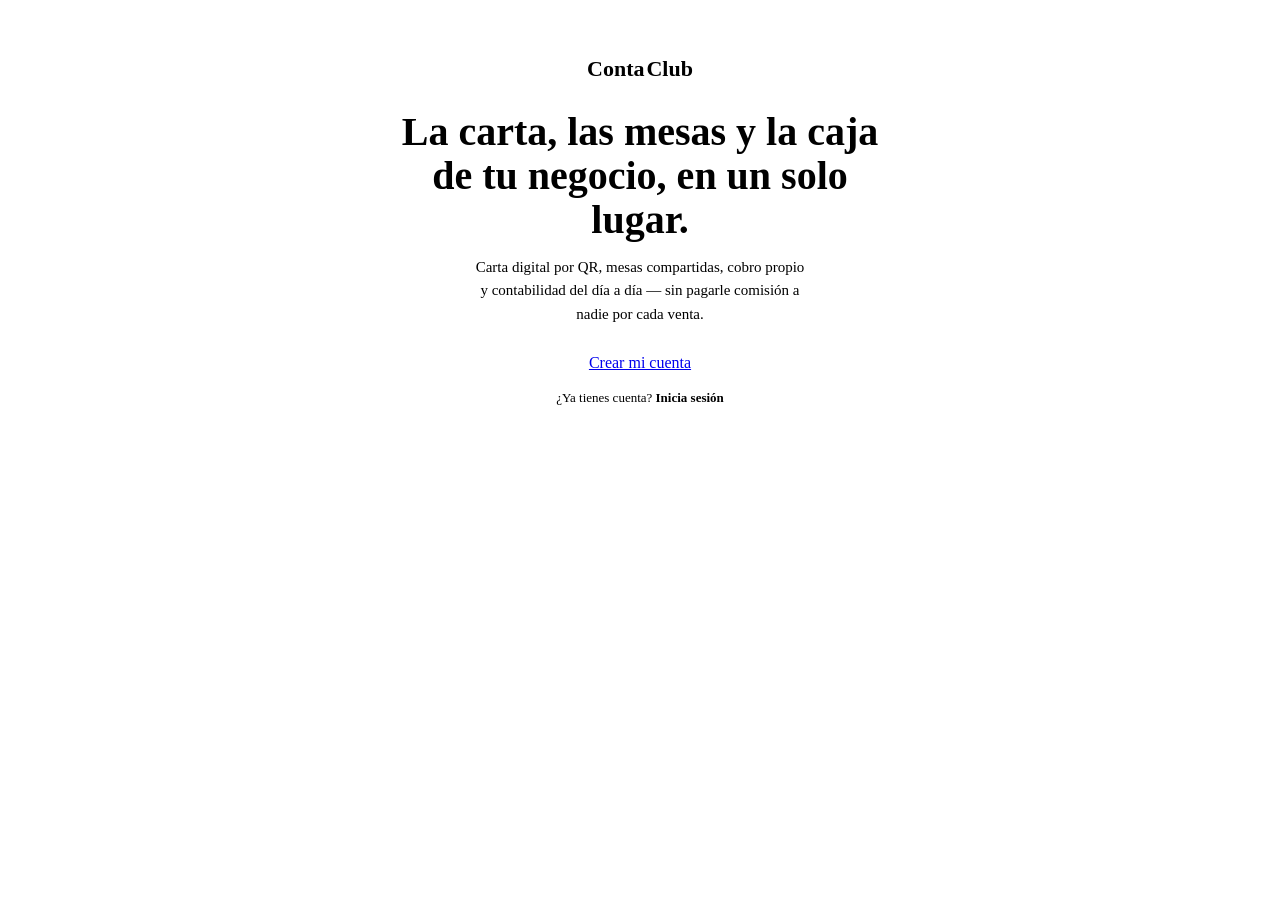
==== index.html @ 7020f1e8 "Crea un panel Admin propio de ContaClub (admin.html/admin.js), separado del Admin del Club: gestiona" ====
<!DOCTYPE html>
<html lang="es">
<head>
  <meta charset="UTF-8">
  <meta name="viewport" content="width=device-width, initial-scale=1.0">
  <title>ContaClub — Carta digital y contabilidad para tu negocio</title>
  <link rel="preconnect" href="https://fonts.googleapis.com">
  <link rel="preconnect" href="https://fonts.gstatic.com" crossorigin>
  <link href="https://fonts.googleapis.com/css2?family=Anton&family=Inter:wght@400;500;600;700&display=swap" rel="stylesheet">
  <link rel="stylesheet" href="https://elclubdelagente.com/styles.css?v=143">
  <link rel="stylesheet" href="app.css?v=2">
</head>
<body>
  <div class="cc-wrap" style="max-width:560px">
    <div class="cc-brand">Conta<span>Club</span></div>
    <div class="cc-hero" style="padding-top:0">
      <h1>La carta, las mesas y la caja de tu negocio, en un solo lugar.</h1>
      <p>Carta digital por QR, mesas compartidas, cobro propio y contabilidad del día a día — sin pagarle comisión a nadie por cada venta.</p>
      <a href="registro.html" class="btn btn--primario" style="display:inline-flex">Crear mi cuenta</a>
      <div class="cc-switch">¿Ya tienes cuenta? <a href="login.html">Inicia sesión</a></div>
    </div>
  </div>
</body>
</html>
---- app.css ----
/* ============================================================
   ContaClub (contaclub.online) — estilos propios, mínimos.
   Hereda variables/tipografía de styles.css (cargado antes que este,
   cruzado desde elclubdelagente.com) -- acá solo va layout + branding.
   ============================================================ */

body { background: var(--crema); min-height: 100vh; }

.cc-wrap { max-width: 480px; margin: 0 auto; padding: 48px 20px; }

.cc-brand { display: flex; align-items: center; justify-content: center; gap: 2px; margin-bottom: 28px; font-family: var(--display); font-size: 22px; font-weight: 700; color: var(--tinta); text-align: center; }
.cc-brand span { color: var(--verde); }

.cc-card { background: #fff; border: 1px solid var(--linea); border-radius: 18px; padding: 28px 24px; box-shadow: 0 2px 16px rgba(0,0,0,.05); }
.cc-card h1 { font-family: var(--display); font-size: 20px; font-weight: 700; color: var(--tinta); margin: 0 0 6px; }
.cc-card p.cc-sub { font-size: 13px; color: var(--tinta-60); margin: 0 0 22px; line-height: 1.5; }

.cc-campo { margin-bottom: 14px; }
.cc-campo label { display: block; font-size: 12px; font-weight: 600; color: var(--tinta-60); margin-bottom: 6px; }
.cc-campo input, .cc-campo select { width: 100%; padding: 12px 14px; border: 1px solid var(--linea-fuerte); border-radius: 10px; font-family: var(--cuerpo); font-size: 15px; box-sizing: border-box; }

.cc-error { font-size: 12.5px; color: #c0392b; background: #fdecea; border-radius: 8px; padding: 10px 12px; margin-bottom: 14px; }
.cc-error[hidden] { display: none; }

.cc-switch { text-align: center; font-size: 13px; color: var(--tinta-60); margin-top: 18px; }
.cc-switch a { color: var(--verde); font-weight: 600; text-decoration: none; }

.cc-exito { text-align: center; padding: 10px 0; }
.cc-exito__check { width: 52px; height: 52px; border-radius: 50%; background: var(--verde-soft); color: var(--verde); font-size: 24px; font-weight: 700; display: grid; place-items: center; margin: 0 auto 16px; }
.cc-exito p { font-size: 13.5px; color: var(--tinta-60); line-height: 1.6; }

/* ---------- Landing simple ---------- */
.cc-hero { text-align: center; padding: 64px 20px 40px; }
.cc-hero h1 { font-family: var(--display); font-size: clamp(28px,7vw,40px); color: var(--tinta); margin: 0 0 14px; line-height: 1.1; }
.cc-hero p { font-size: 15px; color: var(--tinta-60); max-width: 44ch; margin: 0 auto 28px; line-height: 1.55; }

/* ---------- Dashboard shell: barra lateral + contenido ----------
   #contaclub-root (dentro de <main>) sigue siendo el mismo contenedor que
   dashboard.js reconoce y llena -- acá solo se rediseña el "chrome"
   alrededor (sidebar, topbar) y se le da más aire a .stat/.card, que ya
   vienen con su propio estilo base de dashboard.css (ícono + número +
   etiqueta) -- esto los redondea más y los pasa a blanco puro para que
   se noten como tarjetas sobre el fondo, no solo por el borde. */
.cc-app { display: flex; min-height: 100vh; align-items: stretch; }

.cc-sidebar { width: 252px; flex: none; background: #fff; border-right: 1px solid var(--linea); padding: 28px 20px; display: flex; flex-direction: column; }
.cc-sidebar__brand { display: flex; align-items: center; gap: 10px; margin-bottom: 34px; padding: 0 4px; min-width: 0; }
.cc-sidebar__logo { width: 34px; height: 34px; border-radius: 10px; background: var(--verde); display: flex; align-items: center; justify-content: center; flex: none; }
.cc-sidebar__nombre { font-family: var(--display); font-size: 17px; color: var(--tinta); overflow: hidden; text-overflow: ellipsis; white-space: nowrap; }
.cc-sidebar__label { font-size: 11px; font-weight: 700; letter-spacing: .08em; color: var(--tinta-45); text-transform: uppercase; margin: 0 4px 10px; }
.cc-sidebar__nav { display: flex; flex-direction: column; gap: 3px; margin-bottom: 8px; }
.cc-nav-item { display: flex; align-items: center; gap: 12px; padding: 11px 14px; border-radius: 12px; border: none; background: none; color: var(--tinta-60); font-weight: 600; font-size: 14px; font-family: var(--cuerpo); cursor: pointer; text-align: left; width: 100%; transition: background .15s, color .15s; }
.cc-nav-item:hover:not(.is-on) { background: var(--crema-2); color: var(--tinta); }
.cc-nav-item.is-on { background: var(--verde-soft); color: var(--verde); font-weight: 700; }
.cc-nav-item svg { flex: none; }
.cc-sidebar__spacer { flex: 1; }
.cc-sidebar__nav--foot { border-top: 1px solid var(--linea); padding-top: 14px; margin-bottom: 0; }

.cc-main { flex: 1; min-width: 0; padding: 28px 36px 60px; }
.cc-topbar { display: flex; align-items: center; justify-content: space-between; margin-bottom: 22px; gap: 16px; flex-wrap: wrap; }
.cc-topbar__title { font-family: var(--display); font-size: 24px; color: var(--tinta); margin: 0; }
.cc-topbar__sub { margin: 4px 0 0; font-size: 13px; color: var(--tinta-60); }

@media (max-width: 860px) {
  .cc-app { flex-direction: column; }
  .cc-sidebar { width: 100%; flex-direction: row; align-items: center; gap: 14px; padding: 14px 16px; border-right: none; border-bottom: 1px solid var(--linea); overflow-x: auto; -webkit-overflow-scrolling: touch; }
  .cc-sidebar__brand { margin-bottom: 0; flex: none; }
  .cc-sidebar__label { display: none; }
  .cc-sidebar__nav { flex-direction: row; margin-bottom: 0; }
  .cc-nav-item { white-space: nowrap; }
  .cc-sidebar__spacer { display: none; }
  .cc-sidebar__nav--foot { border-top: none; padding-top: 0; }
  .cc-main { padding: 20px 16px 40px; }
}

/* Tarjetas más redondeadas y en blanco puro (dashboard.css las deja del
   mismo tono que el fondo) -- misma estructura/ids, solo más "tarjeta". */
.stat, .card { background: #fff; border-radius: 18px; box-shadow: 0 1px 3px rgba(2,27,26,.04); }
.stat { padding: 20px; }

/* Título de tarjeta en texto normal en vez de mayúsculas pequeñas
   espaciadas -- mismo tratamiento que "Pedidos recientes"/"Carta y QR"
   del mockup aprobado. */
.card__title { font-size: 14.5px; font-weight: 700; letter-spacing: normal; text-transform: none; color: var(--tinta); }

/* Botones secundarios (Descargar QR, Copiar link, + Agregar aviso) venían
   con solo .btn, sin variante -- esa clase base no trae ni fondo ni borde
   visible por sí sola (se apoya en --primario/--secundario/--ghost-verde
   para eso), así que se veían como texto suelto. */
.btn--secundario { background: #fff; }
.btn svg { flex: none; }

/* ---------- Tarjeta de la carta y QR ---------- */
.cc-qr-card { display: flex; gap: 22px; align-items: center; flex-wrap: wrap; }
.cc-qr-box img { width: 148px; height: 148px; border-radius: 14px; border: 1px solid var(--linea); display: block; }
.cc-estado { display: inline-flex; align-items: center; gap: 6px; font-size: 11.5px; font-weight: 700; color: var(--verde); background: var(--verde-soft); padding: 4px 10px; border-radius: 100px; margin-bottom: 10px; }
.cc-estado__dot { width: 7px; height: 7px; border-radius: 50%; background: var(--verde-claro); }

/* ---------- Secciones desplegables (Toppings, Productos, Mesas,
   Personalizar, Comentarios) -- encabezado propio en vez de dejar que el
   navegador pinte el <summary> nativo (ícono + título + descripción +
   flecha), con transición suave al abrir/cerrar. */
.cc-acc { padding: 0; overflow: hidden; }
.cc-acc > summary { list-style: none; cursor: pointer; display: flex; align-items: center; gap: 14px; padding: 18px 20px; }
.cc-acc > summary::-webkit-details-marker, .cc-acc > summary::marker { display: none; content: ""; }
.cc-acc__ic { width: 38px; height: 38px; border-radius: 11px; background: var(--verde-soft); color: var(--verde); display: flex; align-items: center; justify-content: center; flex: none; }
.cc-acc__text { flex: 1; min-width: 0; }
.cc-acc__title { display: block; font-family: var(--cuerpo); font-weight: 700; font-size: 14.5px; color: var(--tinta); }
.cc-acc__desc { display: block; font-size: 12px; color: var(--tinta-60); margin-top: 2px; }
.cc-acc__chev { flex: none; color: var(--tinta-40); transition: transform .2s ease; }
.cc-acc[open] > summary .cc-acc__chev { transform: rotate(90deg); }
.cc-acc[open] > summary { border-bottom: 1px solid var(--linea); margin-bottom: 18px; }
.cc-acc > div { padding: 0 20px 22px; animation: cc-acc-in .18s ease; }
@keyframes cc-acc-in { from { opacity: 0; transform: translateY(-4px); } to { opacity: 1; transform: translateY(0); } }
@media (prefers-reduced-motion: reduce) { .cc-acc > div { animation: none; } .cc-acc__chev { transition: none; } }

/* ---------- Hub de "Carta": misma fila de ícono+título+descripción+flecha
   que .cc-acc, pero como botón de navegación (no acordeón) -- al tocarla
   reemplaza la vista por esa sección completa, con un "← Carta" para
   volver (ver mostrarCartaSeccion en dashboard.js). */
.cc-hub-fila {
  display: flex; align-items: center; gap: 14px; width: 100%; text-align: left;
  background: #fff; border: none; border-radius: 18px; box-shadow: 0 1px 3px rgba(2,27,26,.04);
  padding: 18px 20px; margin-bottom: 12px; cursor: pointer; font-family: var(--cuerpo);
  transition: box-shadow .15s, transform .15s;
}
.cc-hub-fila:hover { box-shadow: 0 10px 24px -14px rgba(2,27,26,.25); transform: translateY(-1px); }
.cc-seccion__volver {
  display: inline-flex; align-items: center; gap: 6px; border: none; background: none;
  color: var(--verde); font-weight: 700; font-size: 13.5px; cursor: pointer; padding: 6px 0;
  margin-bottom: 12px; font-family: var(--cuerpo);
}
.cc-seccion__titulo { font-family: var(--display); font-size: 21px; color: var(--tinta); margin: 0 0 16px; }

/* Panel admin de ContaClub (admin.html, solo equipo del Club) -- tabla
   simple para negocios y cobros. */
.cc-tabla-wrap { overflow-x: auto; }
.cc-tabla { width: 100%; border-collapse: collapse; font-size: 13.5px; }
.cc-tabla th { text-align: left; font-size: 11px; font-weight: 700; text-transform: uppercase; letter-spacing: .04em; color: var(--tinta-45); padding: 0 10px 10px; border-bottom: 1px solid var(--linea); white-space: nowrap; }
.cc-tabla td { padding: 12px 10px; border-bottom: 1px solid var(--linea); color: var(--tinta); white-space: nowrap; }
.cc-tabla tbody tr:last-child td { border-bottom: none; }
.cc-campo-select { padding: 7px 10px; border: 1px solid var(--linea-fuerte); border-radius: 8px; font-family: var(--cuerpo); font-size: 13px; background: #fff; color: var(--tinta); }
.cc-cobro-estado { display: inline-block; font-size: 11.5px; font-weight: 700; padding: 4px 10px; border-radius: 100px; background: #fdecea; color: #c0392b; text-transform: capitalize; }
.cc-cobro-estado.is-pagado { background: var(--verde-soft); color: var(--verde); }
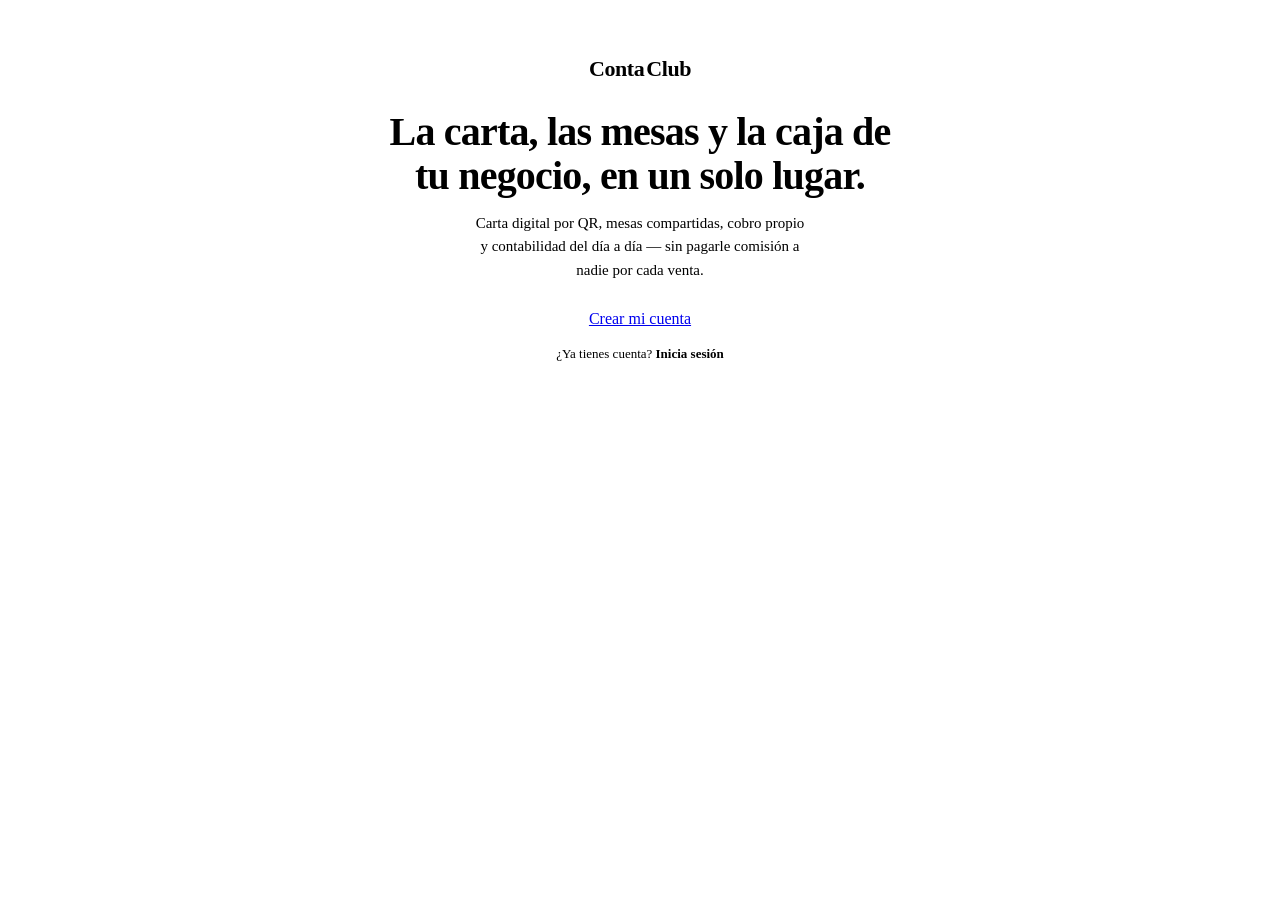
==== commit b388a85f: "Quita Anton (--display) de TODO contaclub-web -- ya no queda nada en esa fuente, incluido el logotip" ====
--- a/index.html
+++ b/index.html
@@ -8,7 +8,7 @@
   <link rel="preconnect" href="https://fonts.gstatic.com" crossorigin>
   <link href="https://fonts.googleapis.com/css2?family=Anton&family=Inter:wght@400;500;600;700&display=swap" rel="stylesheet">
   <link rel="stylesheet" href="https://elclubdelagente.com/styles.css?v=143">
-  <link rel="stylesheet" href="app.css?v=2">
+  <link rel="stylesheet" href="app.css?v=5">
 </head>
 <body>
   <div class="cc-wrap" style="max-width:560px">
--- a/app.css
+++ b/app.css
@@ -8,11 +8,11 @@
 
 .cc-wrap { max-width: 480px; margin: 0 auto; padding: 48px 20px; }
 
-.cc-brand { display: flex; align-items: center; justify-content: center; gap: 2px; margin-bottom: 28px; font-family: var(--display); font-size: 22px; font-weight: 700; color: var(--tinta); text-align: center; }
+.cc-brand { display: flex; align-items: center; justify-content: center; gap: 2px; margin-bottom: 28px; font-family: var(--cuerpo); font-size: 22px; font-weight: 800; letter-spacing: -.02em; color: var(--tinta); text-align: center; }
 .cc-brand span { color: var(--verde); }
 
 .cc-card { background: #fff; border: 1px solid var(--linea); border-radius: 18px; padding: 28px 24px; box-shadow: 0 2px 16px rgba(0,0,0,.05); }
-.cc-card h1 { font-family: var(--display); font-size: 20px; font-weight: 700; color: var(--tinta); margin: 0 0 6px; }
+.cc-card h1 { font-family: var(--cuerpo); font-size: 20px; font-weight: 700; letter-spacing: -.01em; color: var(--tinta); margin: 0 0 6px; }
 .cc-card p.cc-sub { font-size: 13px; color: var(--tinta-60); margin: 0 0 22px; line-height: 1.5; }
 
 .cc-campo { margin-bottom: 14px; }
@@ -31,7 +31,7 @@
 
 /* ---------- Landing simple ---------- */
 .cc-hero { text-align: center; padding: 64px 20px 40px; }
-.cc-hero h1 { font-family: var(--display); font-size: clamp(28px,7vw,40px); color: var(--tinta); margin: 0 0 14px; line-height: 1.1; }
+.cc-hero h1 { font-family: var(--cuerpo); font-weight: 800; letter-spacing: -.02em; font-size: clamp(28px,7vw,40px); color: var(--tinta); margin: 0 0 14px; line-height: 1.1; }
 .cc-hero p { font-size: 15px; color: var(--tinta-60); max-width: 44ch; margin: 0 auto 28px; line-height: 1.55; }
 
 /* ---------- Dashboard shell: barra lateral + contenido ----------
@@ -46,7 +46,7 @@
 .cc-sidebar { width: 252px; flex: none; background: #fff; border-right: 1px solid var(--linea); padding: 28px 20px; display: flex; flex-direction: column; }
 .cc-sidebar__brand { display: flex; align-items: center; gap: 10px; margin-bottom: 34px; padding: 0 4px; min-width: 0; }
 .cc-sidebar__logo { width: 34px; height: 34px; border-radius: 10px; background: var(--verde); display: flex; align-items: center; justify-content: center; flex: none; }
-.cc-sidebar__nombre { font-family: var(--display); font-size: 17px; color: var(--tinta); overflow: hidden; text-overflow: ellipsis; white-space: nowrap; }
+.cc-sidebar__nombre { font-family: var(--cuerpo); font-weight: 700; letter-spacing: -.01em; font-size: 17px; color: var(--tinta); overflow: hidden; text-overflow: ellipsis; white-space: nowrap; }
 .cc-sidebar__label { font-size: 11px; font-weight: 700; letter-spacing: .08em; color: var(--tinta-45); text-transform: uppercase; margin: 0 4px 10px; }
 .cc-sidebar__nav { display: flex; flex-direction: column; gap: 3px; margin-bottom: 8px; }
 .cc-nav-item { display: flex; align-items: center; gap: 12px; padding: 11px 14px; border-radius: 12px; border: none; background: none; color: var(--tinta-60); font-weight: 600; font-size: 14px; font-family: var(--cuerpo); cursor: pointer; text-align: left; width: 100%; transition: background .15s, color .15s; }
@@ -58,7 +58,9 @@
 
 .cc-main { flex: 1; min-width: 0; padding: 28px 36px 60px; }
 .cc-topbar { display: flex; align-items: center; justify-content: space-between; margin-bottom: 22px; gap: 16px; flex-wrap: wrap; }
-.cc-topbar__title { font-family: var(--display); font-size: 24px; color: var(--tinta); margin: 0; }
+/* Inter, no Anton (--display) -- Anton se ve negro/condensado sin importar
+   el peso que se le ponga. Resalta por tamaño/espaciado, no por negrilla. */
+.cc-topbar__title { font-family: var(--cuerpo); font-size: 26px; font-weight: 600; letter-spacing: -.01em; color: var(--tinta); margin: 0; }
 .cc-topbar__sub { margin: 4px 0 0; font-size: 13px; color: var(--tinta-60); }
 
 @media (max-width: 860px) {
@@ -130,7 +132,7 @@
   color: var(--verde); font-weight: 700; font-size: 13.5px; cursor: pointer; padding: 6px 0;
   margin-bottom: 12px; font-family: var(--cuerpo);
 }
-.cc-seccion__titulo { font-family: var(--display); font-size: 21px; color: var(--tinta); margin: 0 0 16px; }
+.cc-seccion__titulo { font-family: var(--cuerpo); font-weight: 700; letter-spacing: -.01em; font-size: 21px; color: var(--tinta); margin: 0 0 16px; }
 
 /* Panel admin de ContaClub (admin.html, solo equipo del Club) -- tabla
    simple para negocios y cobros. */
@@ -142,3 +144,8 @@
 .cc-campo-select { padding: 7px 10px; border: 1px solid var(--linea-fuerte); border-radius: 8px; font-family: var(--cuerpo); font-size: 13px; background: #fff; color: var(--tinta); }
 .cc-cobro-estado { display: inline-block; font-size: 11.5px; font-weight: 700; padding: 4px 10px; border-radius: 100px; background: #fdecea; color: #c0392b; text-transform: capitalize; }
 .cc-cobro-estado.is-pagado { background: var(--verde-soft); color: var(--verde); }
+
+.cc-metric-row { display: grid; grid-template-columns: repeat(auto-fit, minmax(160px, 1fr)); gap: 14px; margin-bottom: 22px; }
+.cc-metric { background: #fff; border: 1px solid var(--linea); border-radius: 14px; padding: 16px 18px; }
+.cc-metric__n { display: block; font-family: var(--cuerpo); font-variant-numeric: tabular-nums; letter-spacing: -.01em; font-size: 22px; color: var(--tinta); }
+.cc-metric__lbl { font-size: 12px; color: var(--tinta-60); }
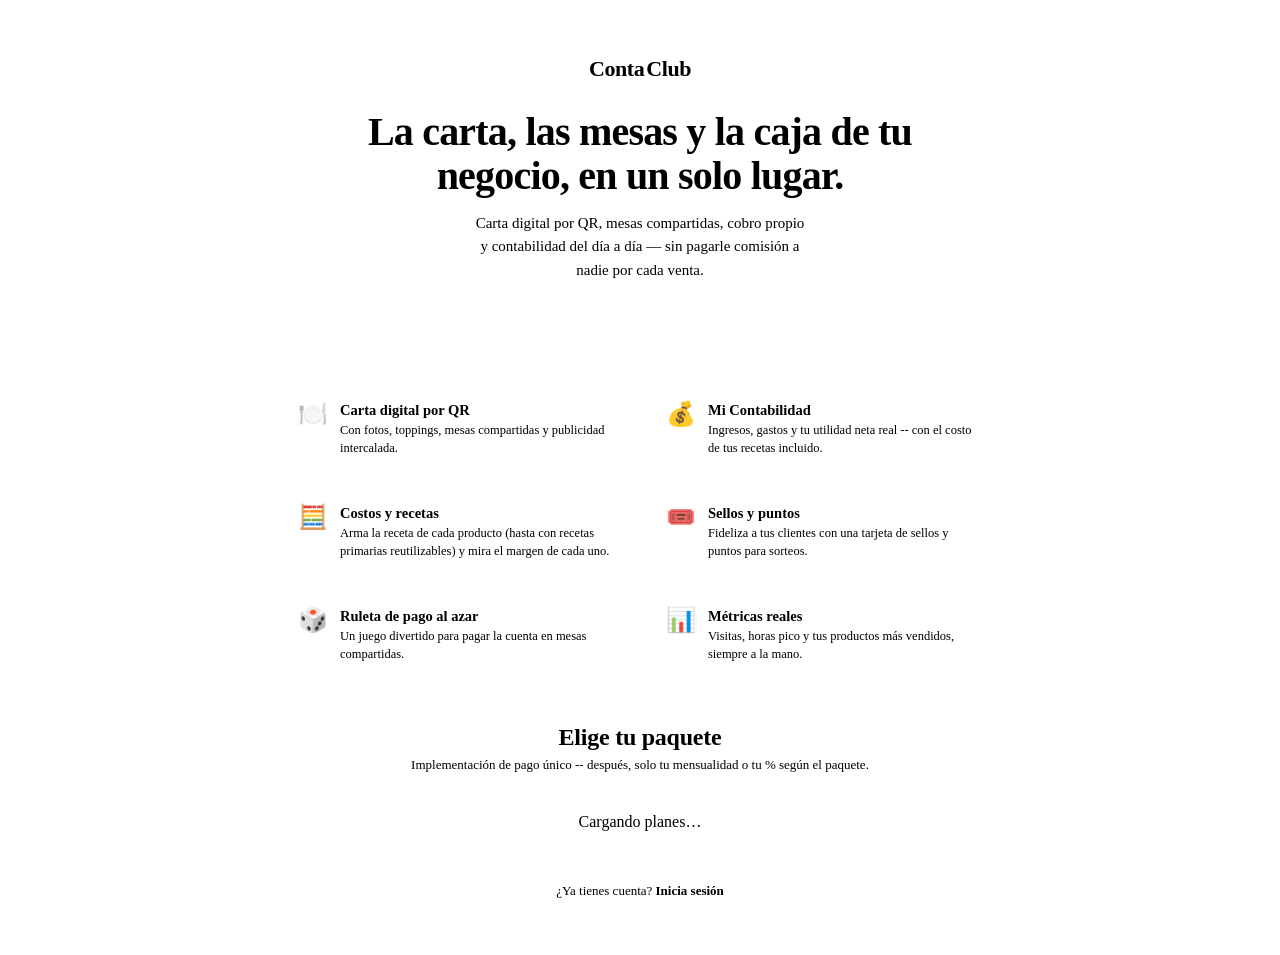
==== commit c9c09a76: "Flujo completo de registro público: landing con beneficios y planes reales, elegir plan antes de cre" ====
--- a/index.html
+++ b/index.html
@@ -8,17 +8,33 @@
   <link rel="preconnect" href="https://fonts.gstatic.com" crossorigin>
   <link href="https://fonts.googleapis.com/css2?family=Anton&family=Inter:wght@400;500;600;700&display=swap" rel="stylesheet">
   <link rel="stylesheet" href="https://elclubdelagente.com/styles.css?v=143">
-  <link rel="stylesheet" href="app.css?v=5">
+  <link rel="stylesheet" href="app.css?v=6">
 </head>
 <body>
-  <div class="cc-wrap" style="max-width:560px">
+  <div class="cc-wrap" style="max-width:720px">
     <div class="cc-brand">Conta<span>Club</span></div>
     <div class="cc-hero" style="padding-top:0">
       <h1>La carta, las mesas y la caja de tu negocio, en un solo lugar.</h1>
       <p>Carta digital por QR, mesas compartidas, cobro propio y contabilidad del día a día — sin pagarle comisión a nadie por cada venta.</p>
-      <a href="registro.html" class="btn btn--primario" style="display:inline-flex">Crear mi cuenta</a>
-      <div class="cc-switch">¿Ya tienes cuenta? <a href="login.html">Inicia sesión</a></div>
     </div>
+
+    <div class="cc-beneficios">
+      <div class="cc-beneficio"><span class="cc-beneficio__ic">🍽️</span><div><b>Carta digital por QR</b><p>Con fotos, toppings, mesas compartidas y publicidad intercalada.</p></div></div>
+      <div class="cc-beneficio"><span class="cc-beneficio__ic">💰</span><div><b>Mi Contabilidad</b><p>Ingresos, gastos y tu utilidad neta real -- con el costo de tus recetas incluido.</p></div></div>
+      <div class="cc-beneficio"><span class="cc-beneficio__ic">🧮</span><div><b>Costos y recetas</b><p>Arma la receta de cada producto (hasta con recetas primarias reutilizables) y mira el margen de cada uno.</p></div></div>
+      <div class="cc-beneficio"><span class="cc-beneficio__ic">🎟️</span><div><b>Sellos y puntos</b><p>Fideliza a tus clientes con una tarjeta de sellos y puntos para sorteos.</p></div></div>
+      <div class="cc-beneficio"><span class="cc-beneficio__ic">🎲</span><div><b>Ruleta de pago al azar</b><p>Un juego divertido para pagar la cuenta en mesas compartidas.</p></div></div>
+      <div class="cc-beneficio"><span class="cc-beneficio__ic">📊</span><div><b>Métricas reales</b><p>Visitas, horas pico y tus productos más vendidos, siempre a la mano.</p></div></div>
+    </div>
+
+    <h2 class="cc-planes__titulo">Elige tu paquete</h2>
+    <p class="cc-planes__sub">Implementación de pago único -- después, solo tu mensualidad o tu % según el paquete.</p>
+    <div id="planes-lista" class="cc-planes">
+      <p style="text-align:center;color:var(--tinta-45);grid-column:1/-1">Cargando planes…</p>
+    </div>
+
+    <div class="cc-switch">¿Ya tienes cuenta? <a href="login.html">Inicia sesión</a></div>
   </div>
+  <script type="module" src="index.js"></script>
 </body>
 </html>
--- a/app.css
+++ b/app.css
@@ -149,3 +149,17 @@
 .cc-metric { background: #fff; border: 1px solid var(--linea); border-radius: 14px; padding: 16px 18px; }
 .cc-metric__n { display: block; font-family: var(--cuerpo); font-variant-numeric: tabular-nums; letter-spacing: -.01em; font-size: 22px; color: var(--tinta); }
 .cc-metric__lbl { font-size: 12px; color: var(--tinta-60); }
+
+/* Landing (index.html): beneficios + planes reales (ver index.js). */
+.cc-beneficios { display: grid; grid-template-columns: repeat(auto-fit, minmax(240px, 1fr)); gap: 16px; margin: 36px 0 44px; }
+.cc-beneficio { display: flex; gap: 12px; align-items: flex-start; background: #fff; border: 1px solid var(--linea); border-radius: 14px; padding: 16px 18px; }
+.cc-beneficio__ic { font-size: 24px; flex: none; line-height: 1; }
+.cc-beneficio b { display: block; font-size: 14.5px; color: var(--tinta); margin-bottom: 2px; }
+.cc-beneficio p { font-size: 12.5px; color: var(--tinta-60); line-height: 1.45; margin: 0; }
+.cc-planes__titulo { font-family: var(--cuerpo); font-weight: 700; letter-spacing: -.01em; font-size: 24px; color: var(--tinta); text-align: center; margin: 0 0 6px; }
+.cc-planes__sub { font-size: 13px; color: var(--tinta-60); text-align: center; margin: 0 0 24px; }
+.cc-planes { display: grid; grid-template-columns: repeat(auto-fit, minmax(230px, 1fr)); gap: 18px; margin-bottom: 36px; }
+.cc-plan { background: #fff; border: 1.5px solid var(--linea); border-radius: 16px; padding: 22px; }
+.cc-plan__nombre { font-weight: 700; font-size: 16px; color: var(--tinta); margin-bottom: 10px; }
+.cc-plan__impl { font-size: 12.5px; color: var(--tinta-60); margin-bottom: 8px; }
+.cc-plan__cobro { font-family: var(--cuerpo); font-weight: 700; font-size: 22px; color: var(--verde); }
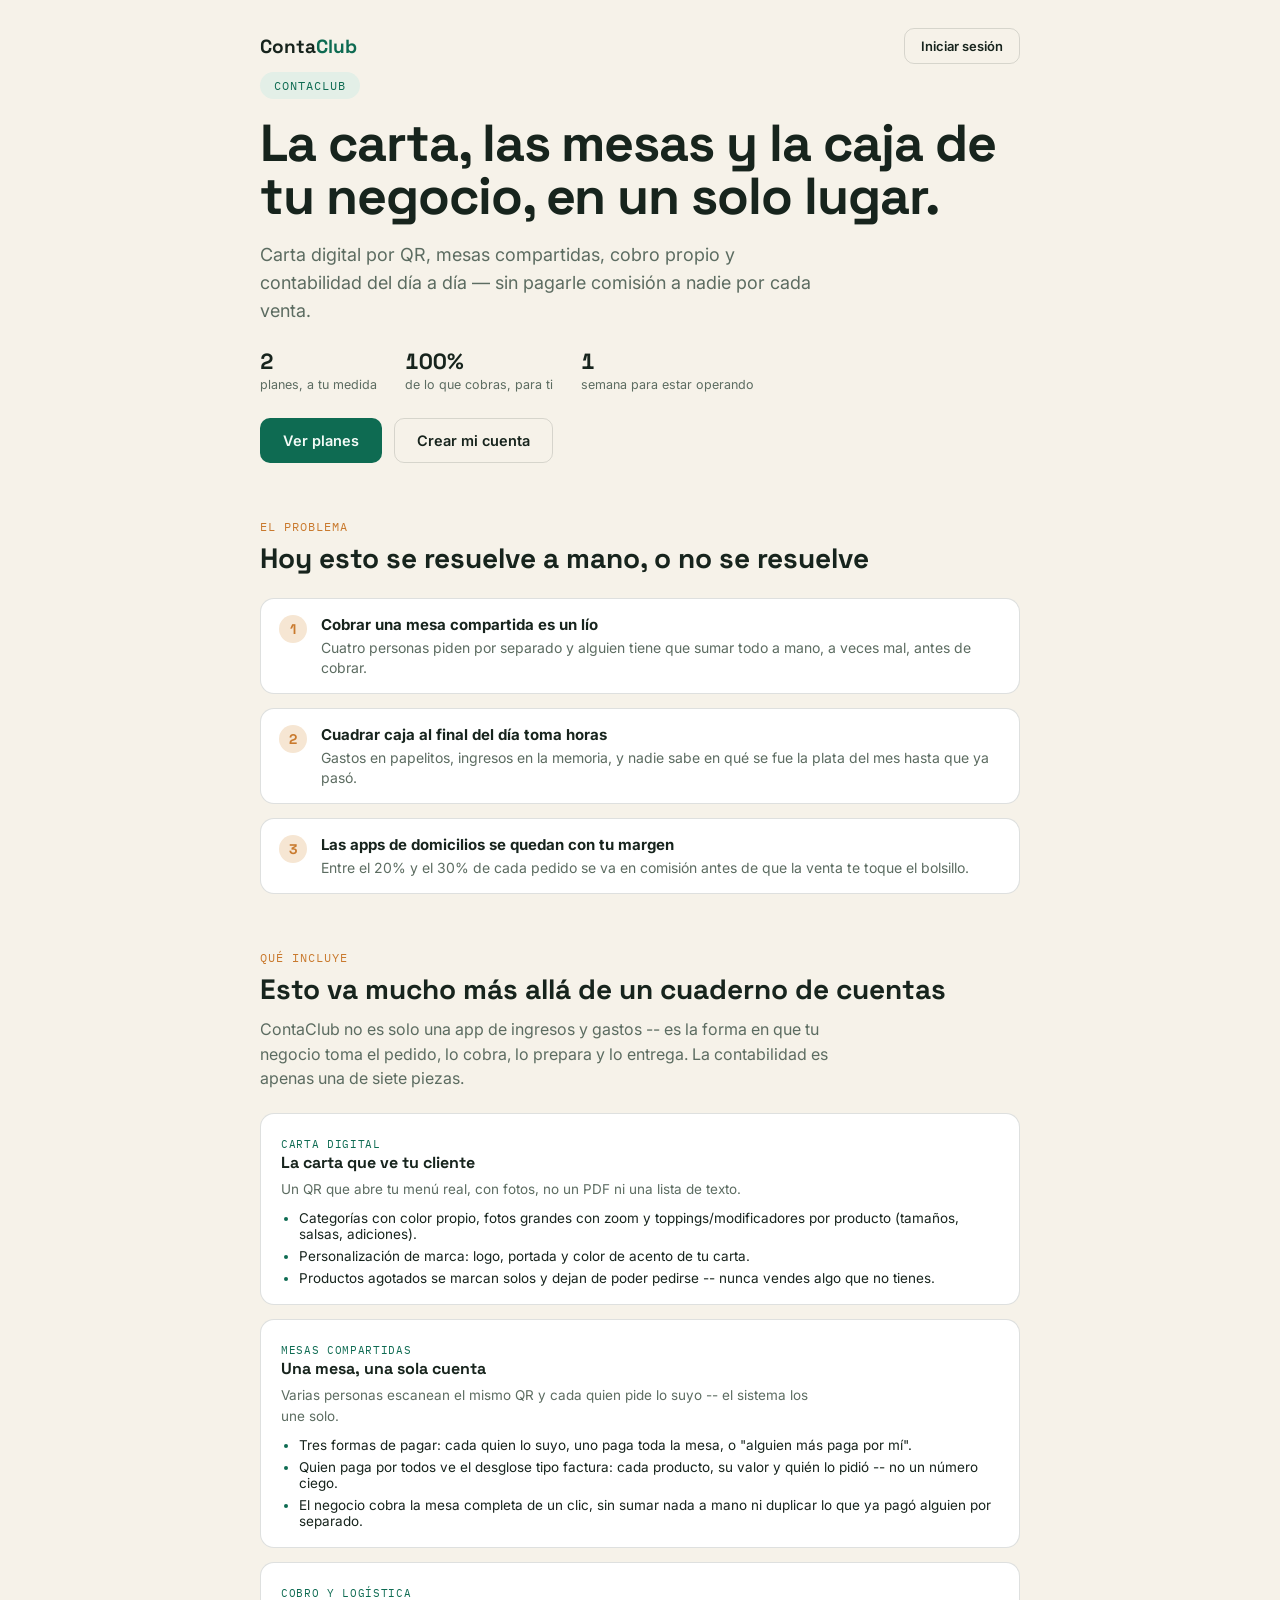
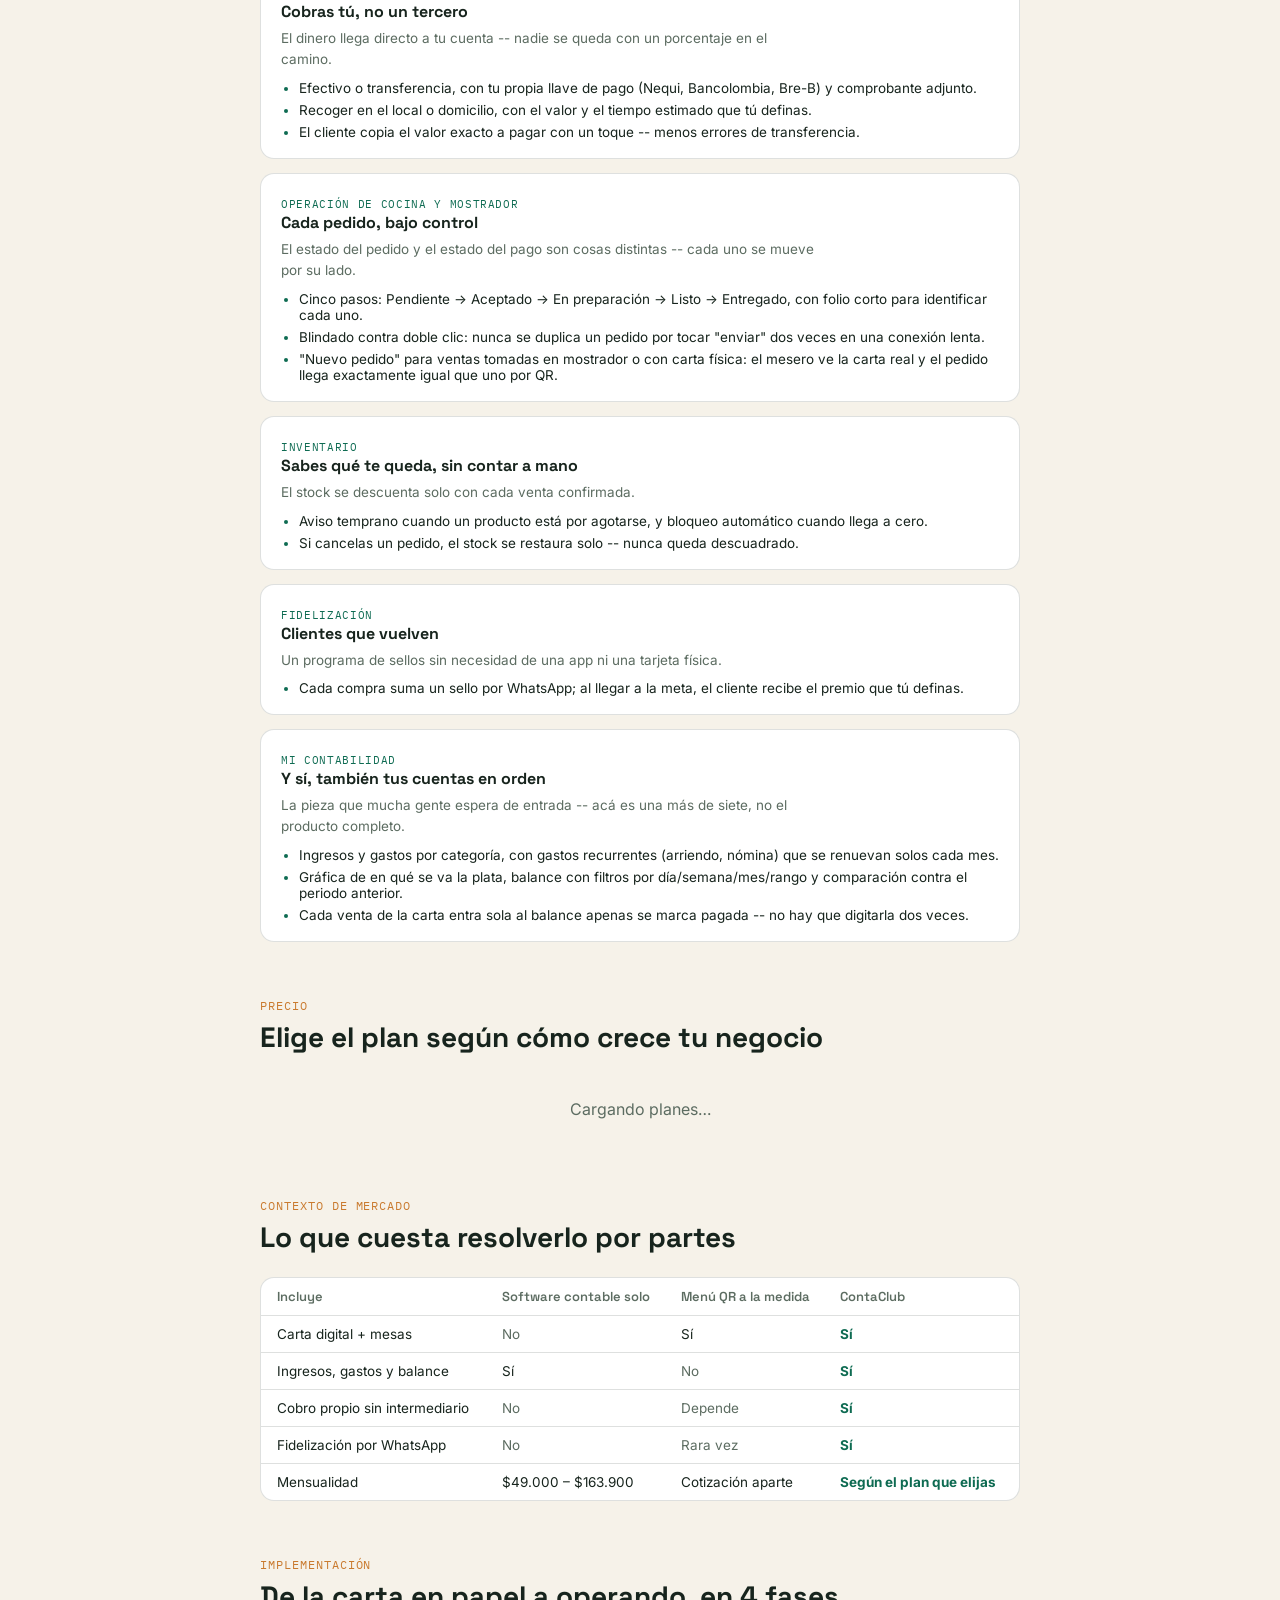
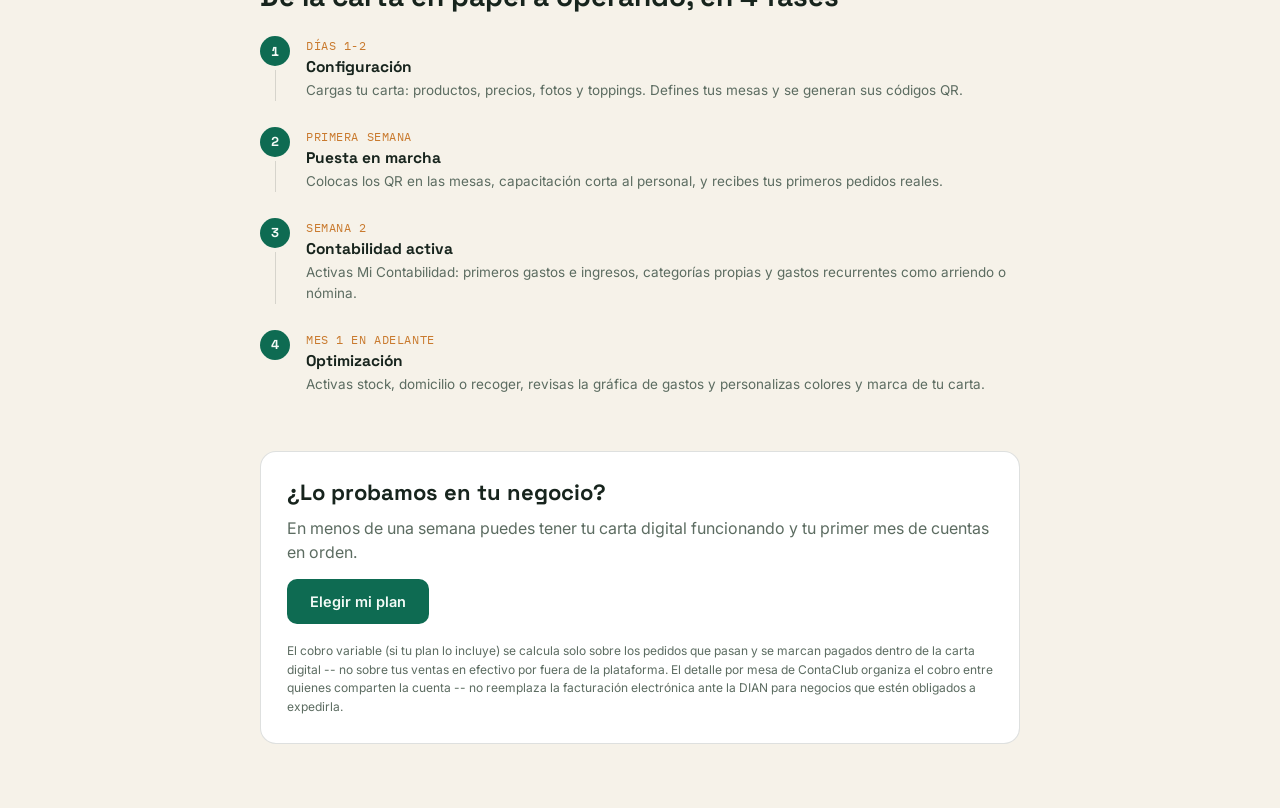
==== commit 570e6d7f: "Rediseña la landing de ContaClub con el estilo de la presentación del proyecto (factura/recibo de pa" ====
--- a/index.html
+++ b/index.html
@@ -1,40 +1,297 @@
 <!DOCTYPE html>
 <html lang="es">
 <head>
-  <meta charset="UTF-8">
-  <meta name="viewport" content="width=device-width, initial-scale=1.0">
-  <title>ContaClub — Carta digital y contabilidad para tu negocio</title>
-  <link rel="preconnect" href="https://fonts.googleapis.com">
-  <link rel="preconnect" href="https://fonts.gstatic.com" crossorigin>
-  <link href="https://fonts.googleapis.com/css2?family=Anton&family=Inter:wght@400;500;600;700&display=swap" rel="stylesheet">
-  <link rel="stylesheet" href="https://elclubdelagente.com/styles.css?v=143">
-  <link rel="stylesheet" href="app.css?v=6">
+<meta charset="UTF-8">
+<meta name="viewport" content="width=device-width, initial-scale=1.0">
+<title>ContaClub — carta digital, mesas y contabilidad en un solo lugar</title>
+<link rel="preconnect" href="https://fonts.googleapis.com">
+<link rel="preconnect" href="https://fonts.gstatic.com" crossorigin>
+<link href="https://fonts.googleapis.com/css2?family=Space+Grotesk:wght@500;600;700&family=Inter:wght@400;500;600;700&family=IBM+Plex+Mono:wght@500;600&display=swap" rel="stylesheet">
+<style>
+  :root{
+    --bg:#F6F2E9;
+    --surface:#FFFFFF;
+    --fg:#17241D;
+    --muted:#5C6C61;
+    --accent:#0E6B52;
+    --accent-ink:#F3FBF7;
+    --accent-soft:#E3EFE7;
+    --highlight:#C97A2E;
+    --highlight-soft:#F6E6D3;
+    --line:rgba(23,36,29,0.14);
+    --shadow:0 18px 40px -22px rgba(23,36,29,0.35);
+  }
+  *{box-sizing:border-box}
+  html{scroll-behavior:smooth}
+  body{
+    margin:0;
+    background:var(--bg);
+    color:var(--fg);
+    font-family:'Inter',system-ui,sans-serif;
+    padding:28px 20px 64px;
+  }
+  h1,h2,h3{font-family:'Space Grotesk',system-ui,sans-serif;text-wrap:balance;margin:0}
+  .mono{font-family:'IBM Plex Mono',ui-monospace,monospace;font-variant-numeric:tabular-nums}
+  .wrap{max-width:760px;margin:0 auto;display:flex;flex-direction:column;gap:56px}
+  p{margin:0;color:var(--fg);line-height:1.55}
+  a{color:inherit}
+  .muted{color:var(--muted)}
+  .btn{display:inline-flex;align-items:center;justify-content:center;gap:8px;border-radius:10px;padding:13px 22px;font-size:14.5px;font-weight:600;font-family:'Inter',sans-serif;border:1.5px solid transparent;cursor:pointer;text-decoration:none;transition:transform .12s ease, opacity .15s ease}
+  .btn:active{transform:scale(.98)}
+  .btn--primario{background:var(--accent);color:var(--accent-ink)}
+  .btn--primario:hover{opacity:.92}
+  .btn--ghost{background:transparent;border-color:var(--line);color:var(--fg)}
+
+  .nav{display:flex;align-items:center;justify-content:space-between;max-width:760px;margin:0 auto 8px}
+  .brand{font-family:'Space Grotesk';font-weight:700;font-size:19px;text-decoration:none;color:var(--fg)}
+  .brand span{color:var(--accent)}
+
+  .hero{display:flex;flex-direction:column;gap:18px}
+  .eyebrow{display:inline-flex;align-items:center;gap:8px;width:fit-content;font-family:'IBM Plex Mono';font-size:12px;letter-spacing:.08em;text-transform:uppercase;color:var(--accent);background:var(--accent-soft);border-radius:999px;padding:6px 14px}
+  .hero h1{font-size:clamp(34px,8vw,52px);line-height:1.02;letter-spacing:-0.02em}
+  .hero .lede{font-size:18px;max-width:52ch;color:var(--muted)}
+  .hero-stats{display:flex;flex-wrap:wrap;gap:28px;margin-top:4px}
+  .hero-stats div{display:flex;flex-direction:column;gap:2px}
+  .hero-stats .num{font-family:'Space Grotesk';font-size:22px;font-weight:700}
+  .hero-stats .lbl{font-size:12.5px;color:var(--muted)}
+  .hero-cta{display:flex;gap:12px;flex-wrap:wrap;margin-top:8px}
+
+  .sec-head{display:flex;flex-direction:column;gap:6px;margin-bottom:22px}
+  .sec-head .tag{font-family:'IBM Plex Mono';font-size:12px;letter-spacing:.08em;text-transform:uppercase;color:var(--highlight)}
+  .sec-head h2{font-size:clamp(22px,5vw,28px)}
+
+  .problemas{display:grid;gap:14px}
+  .problema{display:flex;gap:14px;align-items:flex-start;padding:16px 18px;border:1px solid var(--line);border-radius:14px;background:var(--surface)}
+  .problema .glyph{font-family:'Space Grotesk';font-weight:700;color:var(--highlight);font-size:14px;flex:none;width:28px;height:28px;border-radius:50%;background:var(--highlight-soft);display:flex;align-items:center;justify-content:center}
+  .problema strong{display:block;font-size:15px;margin-bottom:3px}
+  .problema span{font-size:14px;color:var(--muted)}
+
+  .catgrid{display:flex;flex-direction:column;gap:14px}
+  .catblock{border:1px solid var(--line);border-radius:14px;padding:18px 20px;background:var(--surface);min-width:0}
+  .catblock h3{font-size:16px;margin-bottom:6px}
+  .catblock .lede{font-size:13.5px;color:var(--muted);margin-bottom:10px;max-width:60ch}
+  .catblock ul{margin:0;padding-left:18px;display:flex;flex-direction:column;gap:6px}
+  .catblock li{font-size:13.5px;color:var(--fg)}
+  .catblock li::marker{color:var(--accent)}
+  .catblock .kicker{font-family:'IBM Plex Mono';font-size:11px;letter-spacing:.06em;text-transform:uppercase;color:var(--accent)}
+
+  .packages{display:grid;grid-template-columns:1fr 1fr;gap:18px}
+  .package-col{display:flex;flex-direction:column;gap:10px}
+  .plan-head{display:flex;flex-direction:column;gap:3px;text-align:center}
+  .plan-head .plan-name{font-family:'Space Grotesk';font-weight:700;font-size:17px}
+  .plan-head .plan-for{font-size:12px;color:var(--muted)}
+  .recurring-row{display:flex;flex-direction:column;gap:2px;align-items:center;text-align:center;background:var(--accent-soft);border-radius:10px;padding:10px 12px;margin-top:4px}
+  .recurring-row .amt{font-family:'IBM Plex Mono';font-weight:700;color:var(--accent);font-size:15px}
+  .recurring-row .lbl{font-size:11.5px;color:var(--muted)}
+  .decision{border:1.5px dashed var(--accent);border-radius:14px;padding:18px 20px;background:var(--accent-soft);display:flex;flex-direction:column;gap:8px;margin-top:18px}
+  .decision .tag{font-family:'IBM Plex Mono';font-size:11.5px;letter-spacing:.06em;text-transform:uppercase;color:var(--accent)}
+  .decision p{font-size:13.5px}
+  .decision .calc{font-family:'IBM Plex Mono';font-size:13px;background:var(--surface);border-radius:8px;padding:10px 12px;color:var(--fg)}
+
+  .receipt{width:100%;max-width:420px;background:var(--surface);box-shadow:var(--shadow);padding:28px 26px 8px;position:relative;margin:0 auto}
+  .receipt-edge{height:12px;width:100%;max-width:420px;margin:0 auto;background-image:radial-gradient(circle at 10px 10px, var(--bg) 9px, transparent 10px);background-size:20px 20px;background-repeat:repeat-x}
+  .receipt-edge.top{background-position:top;transform:translateY(1px)}
+  .receipt-edge.bottom{background-position:bottom;transform:translateY(-1px) rotate(180deg)}
+  .receipt h3{font-family:'IBM Plex Mono';font-size:13px;letter-spacing:.06em;text-transform:uppercase;text-align:center;color:var(--muted)}
+  .receipt .brand-name{font-family:'Space Grotesk';font-size:20px;font-weight:700;text-align:center;margin-top:2px}
+  .receipt hr{border:none;border-top:1px dashed var(--line);margin:18px 0}
+  .line-item{display:flex;align-items:baseline;gap:8px;font-size:14px;padding:6px 0}
+  .line-item .desc{flex:1;min-width:0}
+  .line-item .fill{flex:1;border-bottom:1px dotted var(--line);margin:0 2px;transform:translateY(-4px);min-width:12px}
+  .line-item .amt{font-family:'IBM Plex Mono';font-weight:600;white-space:nowrap}
+  .line-item.total .desc, .line-item.total .amt{font-size:16px;font-weight:700;color:var(--accent)}
+  .line-item.total{padding-top:12px}
+  .badge-cero{display:inline-flex;align-items:center;gap:6px;margin-top:14px;font-size:12.5px;font-weight:600;background:var(--accent-soft);color:var(--accent);padding:7px 12px;border-radius:999px}
+  .receipt .note{font-size:12px;color:var(--muted);text-align:center;margin:16px 0 20px;font-family:'IBM Plex Mono'}
+  .receipt .elegir{display:block;text-align:center;margin:0 0 20px}
+
+  .compare-wrap{border:1px solid var(--line);border-radius:14px;background:var(--surface);overflow-x:auto}
+  .compare-wrap table{width:100%;border-collapse:collapse;font-size:13.5px;min-width:480px;margin:0}
+  .compare-wrap th,.compare-wrap td{text-align:left;padding:10px 12px;border-bottom:1px solid var(--line)}
+  .compare-wrap th{font-family:'Space Grotesk';font-size:13px;color:var(--muted);font-weight:600}
+  .compare-wrap td.hl{color:var(--accent);font-weight:700}
+  .compare-wrap tr:last-child td{border-bottom:none}
+  .compare-wrap th:first-child,.compare-wrap td:first-child{padding-left:16px}
+  .compare-wrap th:last-child,.compare-wrap td:last-child{padding-right:16px}
+
+  .timeline{display:flex;flex-direction:column}
+  .fase{display:flex;gap:16px;padding-bottom:26px;position:relative}
+  .fase:last-child{padding-bottom:0}
+  .fase .dot-col{display:flex;flex-direction:column;align-items:center;flex:none}
+  .fase .dot{width:30px;height:30px;border-radius:50%;background:var(--accent);color:var(--accent-ink);font-family:'Space Grotesk';font-weight:700;font-size:13px;display:flex;align-items:center;justify-content:center;flex:none}
+  .fase .stem{flex:1;width:1px;background:var(--line);margin-top:4px}
+  .fase .body{padding-top:2px;min-width:0}
+  .fase h3{font-size:15.5px;margin-bottom:3px}
+  .fase .when{font-family:'IBM Plex Mono';font-size:11.5px;color:var(--highlight);text-transform:uppercase;letter-spacing:.05em;display:block;margin-bottom:4px}
+  .fase p{font-size:13.5px;color:var(--muted)}
+
+  .closing{border:1px solid var(--line);border-radius:16px;padding:26px;background:var(--surface);display:flex;flex-direction:column;gap:10px;text-align:left}
+  .closing h2{font-size:22px}
+  .closing .legal{font-size:12px;color:var(--muted);margin-top:8px}
+
+  @media (max-width:620px){ .packages{grid-template-columns:1fr} }
+  @media (max-width:480px){ .hero-stats{gap:20px} }
+</style>
 </head>
 <body>
-  <div class="cc-wrap" style="max-width:720px">
-    <div class="cc-brand">Conta<span>Club</span></div>
-    <div class="cc-hero" style="padding-top:0">
-      <h1>La carta, las mesas y la caja de tu negocio, en un solo lugar.</h1>
-      <p>Carta digital por QR, mesas compartidas, cobro propio y contabilidad del día a día — sin pagarle comisión a nadie por cada venta.</p>
-    </div>
-
-    <div class="cc-beneficios">
-      <div class="cc-beneficio"><span class="cc-beneficio__ic">🍽️</span><div><b>Carta digital por QR</b><p>Con fotos, toppings, mesas compartidas y publicidad intercalada.</p></div></div>
-      <div class="cc-beneficio"><span class="cc-beneficio__ic">💰</span><div><b>Mi Contabilidad</b><p>Ingresos, gastos y tu utilidad neta real -- con el costo de tus recetas incluido.</p></div></div>
-      <div class="cc-beneficio"><span class="cc-beneficio__ic">🧮</span><div><b>Costos y recetas</b><p>Arma la receta de cada producto (hasta con recetas primarias reutilizables) y mira el margen de cada uno.</p></div></div>
-      <div class="cc-beneficio"><span class="cc-beneficio__ic">🎟️</span><div><b>Sellos y puntos</b><p>Fideliza a tus clientes con una tarjeta de sellos y puntos para sorteos.</p></div></div>
-      <div class="cc-beneficio"><span class="cc-beneficio__ic">🎲</span><div><b>Ruleta de pago al azar</b><p>Un juego divertido para pagar la cuenta en mesas compartidas.</p></div></div>
-      <div class="cc-beneficio"><span class="cc-beneficio__ic">📊</span><div><b>Métricas reales</b><p>Visitas, horas pico y tus productos más vendidos, siempre a la mano.</p></div></div>
-    </div>
-
-    <h2 class="cc-planes__titulo">Elige tu paquete</h2>
-    <p class="cc-planes__sub">Implementación de pago único -- después, solo tu mensualidad o tu % según el paquete.</p>
-    <div id="planes-lista" class="cc-planes">
-      <p style="text-align:center;color:var(--tinta-45);grid-column:1/-1">Cargando planes…</p>
-    </div>
-
-    <div class="cc-switch">¿Ya tienes cuenta? <a href="login.html">Inicia sesión</a></div>
-  </div>
-  <script type="module" src="index.js"></script>
+
+<div class="nav">
+  <a href="index.html" class="brand">Conta<span>Club</span></a>
+  <a href="login.html" class="btn btn--ghost" style="padding:9px 16px;font-size:13px">Iniciar sesión</a>
+</div>
+
+<div class="wrap">
+
+  <section class="hero">
+    <span class="eyebrow">ContaClub</span>
+    <h1>La carta, las mesas y la caja de tu negocio, en un solo lugar.</h1>
+    <p class="lede">Carta digital por QR, mesas compartidas, cobro propio y contabilidad del día a día — sin pagarle comisión a nadie por cada venta.</p>
+    <div class="hero-stats">
+      <div><span class="num mono">2</span><span class="lbl">planes, a tu medida</span></div>
+      <div><span class="num mono">100%</span><span class="lbl">de lo que cobras, para ti</span></div>
+      <div><span class="num mono">1</span><span class="lbl">semana para estar operando</span></div>
+    </div>
+    <div class="hero-cta">
+      <a href="#planes" class="btn btn--primario">Ver planes</a>
+      <a href="registro.html" class="btn btn--ghost">Crear mi cuenta</a>
+    </div>
+  </section>
+
+  <section>
+    <div class="sec-head"><span class="tag">El problema</span><h2>Hoy esto se resuelve a mano, o no se resuelve</h2></div>
+    <div class="problemas">
+      <div class="problema"><span class="glyph">1</span><div><strong>Cobrar una mesa compartida es un lío</strong><span>Cuatro personas piden por separado y alguien tiene que sumar todo a mano, a veces mal, antes de cobrar.</span></div></div>
+      <div class="problema"><span class="glyph">2</span><div><strong>Cuadrar caja al final del día toma horas</strong><span>Gastos en papelitos, ingresos en la memoria, y nadie sabe en qué se fue la plata del mes hasta que ya pasó.</span></div></div>
+      <div class="problema"><span class="glyph">3</span><div><strong>Las apps de domicilios se quedan con tu margen</strong><span>Entre el 20% y el 30% de cada pedido se va en comisión antes de que la venta te toque el bolsillo.</span></div></div>
+    </div>
+  </section>
+
+  <section>
+    <div class="sec-head"><span class="tag">Qué incluye</span><h2>Esto va mucho más allá de un cuaderno de cuentas</h2>
+      <p class="muted" style="margin-top:4px;max-width:62ch">ContaClub no es solo una app de ingresos y gastos -- es la forma en que tu negocio toma el pedido, lo cobra, lo prepara y lo entrega. La contabilidad es apenas una de siete piezas.</p>
+    </div>
+    <div class="catgrid">
+
+      <div class="catblock">
+        <span class="kicker">Carta digital</span>
+        <h3>La carta que ve tu cliente</h3>
+        <p class="lede">Un QR que abre tu menú real, con fotos, no un PDF ni una lista de texto.</p>
+        <ul>
+          <li>Categorías con color propio, fotos grandes con zoom y toppings/modificadores por producto (tamaños, salsas, adiciones).</li>
+          <li>Personalización de marca: logo, portada y color de acento de tu carta.</li>
+          <li>Productos agotados se marcan solos y dejan de poder pedirse -- nunca vendes algo que no tienes.</li>
+        </ul>
+      </div>
+
+      <div class="catblock">
+        <span class="kicker">Mesas compartidas</span>
+        <h3>Una mesa, una sola cuenta</h3>
+        <p class="lede">Varias personas escanean el mismo QR y cada quien pide lo suyo -- el sistema los une solo.</p>
+        <ul>
+          <li>Tres formas de pagar: cada quien lo suyo, uno paga toda la mesa, o "alguien más paga por mí".</li>
+          <li>Quien paga por todos ve el desglose tipo factura: cada producto, su valor y quién lo pidió -- no un número ciego.</li>
+          <li>El negocio cobra la mesa completa de un clic, sin sumar nada a mano ni duplicar lo que ya pagó alguien por separado.</li>
+        </ul>
+      </div>
+
+      <div class="catblock">
+        <span class="kicker">Cobro y logística</span>
+        <h3>Cobras tú, no un tercero</h3>
+        <p class="lede">El dinero llega directo a tu cuenta -- nadie se queda con un porcentaje en el camino.</p>
+        <ul>
+          <li>Efectivo o transferencia, con tu propia llave de pago (Nequi, Bancolombia, Bre-B) y comprobante adjunto.</li>
+          <li>Recoger en el local o domicilio, con el valor y el tiempo estimado que tú definas.</li>
+          <li>El cliente copia el valor exacto a pagar con un toque -- menos errores de transferencia.</li>
+        </ul>
+      </div>
+
+      <div class="catblock">
+        <span class="kicker">Operación de cocina y mostrador</span>
+        <h3>Cada pedido, bajo control</h3>
+        <p class="lede">El estado del pedido y el estado del pago son cosas distintas -- cada uno se mueve por su lado.</p>
+        <ul>
+          <li>Cinco pasos: Pendiente → Aceptado → En preparación → Listo → Entregado, con folio corto para identificar cada uno.</li>
+          <li>Blindado contra doble clic: nunca se duplica un pedido por tocar "enviar" dos veces en una conexión lenta.</li>
+          <li>"Nuevo pedido" para ventas tomadas en mostrador o con carta física: el mesero ve la carta real y el pedido llega exactamente igual que uno por QR.</li>
+        </ul>
+      </div>
+
+      <div class="catblock">
+        <span class="kicker">Inventario</span>
+        <h3>Sabes qué te queda, sin contar a mano</h3>
+        <p class="lede">El stock se descuenta solo con cada venta confirmada.</p>
+        <ul>
+          <li>Aviso temprano cuando un producto está por agotarse, y bloqueo automático cuando llega a cero.</li>
+          <li>Si cancelas un pedido, el stock se restaura solo -- nunca queda descuadrado.</li>
+        </ul>
+      </div>
+
+      <div class="catblock">
+        <span class="kicker">Fidelización</span>
+        <h3>Clientes que vuelven</h3>
+        <p class="lede">Un programa de sellos sin necesidad de una app ni una tarjeta física.</p>
+        <ul>
+          <li>Cada compra suma un sello por WhatsApp; al llegar a la meta, el cliente recibe el premio que tú definas.</li>
+        </ul>
+      </div>
+
+      <div class="catblock">
+        <span class="kicker">Mi Contabilidad</span>
+        <h3>Y sí, también tus cuentas en orden</h3>
+        <p class="lede">La pieza que mucha gente espera de entrada -- acá es una más de siete, no el producto completo.</p>
+        <ul>
+          <li>Ingresos y gastos por categoría, con gastos recurrentes (arriendo, nómina) que se renuevan solos cada mes.</li>
+          <li>Gráfica de en qué se va la plata, balance con filtros por día/semana/mes/rango y comparación contra el periodo anterior.</li>
+          <li>Cada venta de la carta entra sola al balance apenas se marca pagada -- no hay que digitarla dos veces.</li>
+        </ul>
+      </div>
+
+    </div>
+  </section>
+
+  <section id="planes">
+    <div class="sec-head"><span class="tag">Precio</span><h2>Elige el plan según cómo crece tu negocio</h2></div>
+    <div id="planes-lista">
+      <p class="muted" style="text-align:center;padding:20px 0">Cargando planes…</p>
+    </div>
+    <div id="decision-box"></div>
+  </section>
+
+  <section>
+    <div class="sec-head"><span class="tag">Contexto de mercado</span><h2>Lo que cuesta resolverlo por partes</h2></div>
+    <div class="compare-wrap">
+      <table>
+        <thead><tr><th>Incluye</th><th>Software contable solo</th><th>Menú QR a la medida</th><th>ContaClub</th></tr></thead>
+        <tbody>
+          <tr><td>Carta digital + mesas</td><td class="muted">No</td><td>Sí</td><td class="hl">Sí</td></tr>
+          <tr><td>Ingresos, gastos y balance</td><td>Sí</td><td class="muted">No</td><td class="hl">Sí</td></tr>
+          <tr><td>Cobro propio sin intermediario</td><td class="muted">No</td><td class="muted">Depende</td><td class="hl">Sí</td></tr>
+          <tr><td>Fidelización por WhatsApp</td><td class="muted">No</td><td class="muted">Rara vez</td><td class="hl">Sí</td></tr>
+          <tr><td>Mensualidad</td><td>$49.000 – $163.900</td><td>Cotización aparte</td><td class="hl">Según el plan que elijas</td></tr>
+        </tbody>
+      </table>
+    </div>
+  </section>
+
+  <section>
+    <div class="sec-head"><span class="tag">Implementación</span><h2>De la carta en papel a operando, en 4 fases</h2></div>
+    <div class="timeline">
+      <div class="fase"><div class="dot-col"><div class="dot mono">1</div><div class="stem"></div></div><div class="body"><span class="when">Días 1-2</span><h3>Configuración</h3><p>Cargas tu carta: productos, precios, fotos y toppings. Defines tus mesas y se generan sus códigos QR.</p></div></div>
+      <div class="fase"><div class="dot-col"><div class="dot mono">2</div><div class="stem"></div></div><div class="body"><span class="when">Primera semana</span><h3>Puesta en marcha</h3><p>Colocas los QR en las mesas, capacitación corta al personal, y recibes tus primeros pedidos reales.</p></div></div>
+      <div class="fase"><div class="dot-col"><div class="dot mono">3</div><div class="stem"></div></div><div class="body"><span class="when">Semana 2</span><h3>Contabilidad activa</h3><p>Activas Mi Contabilidad: primeros gastos e ingresos, categorías propias y gastos recurrentes como arriendo o nómina.</p></div></div>
+      <div class="fase"><div class="dot-col"><div class="dot mono">4</div></div><div class="body"><span class="when">Mes 1 en adelante</span><h3>Optimización</h3><p>Activas stock, domicilio o recoger, revisas la gráfica de gastos y personalizas colores y marca de tu carta.</p></div></div>
+    </div>
+  </section>
+
+  <section class="closing">
+    <h2>¿Lo probamos en tu negocio?</h2>
+    <p class="muted">En menos de una semana puedes tener tu carta digital funcionando y tu primer mes de cuentas en orden.</p>
+    <div style="margin-top:4px"><a href="#planes" class="btn btn--primario">Elegir mi plan</a></div>
+    <p class="legal">El cobro variable (si tu plan lo incluye) se calcula solo sobre los pedidos que pasan y se marcan pagados dentro de la carta digital -- no sobre tus ventas en efectivo por fuera de la plataforma. El detalle por mesa de ContaClub organiza el cobro entre quienes comparten la cuenta -- no reemplaza la facturación electrónica ante la DIAN para negocios que estén obligados a expedirla.</p>
+  </section>
+
+</div>
+
+<script type="module" src="index.js"></script>
 </body>
 </html>
